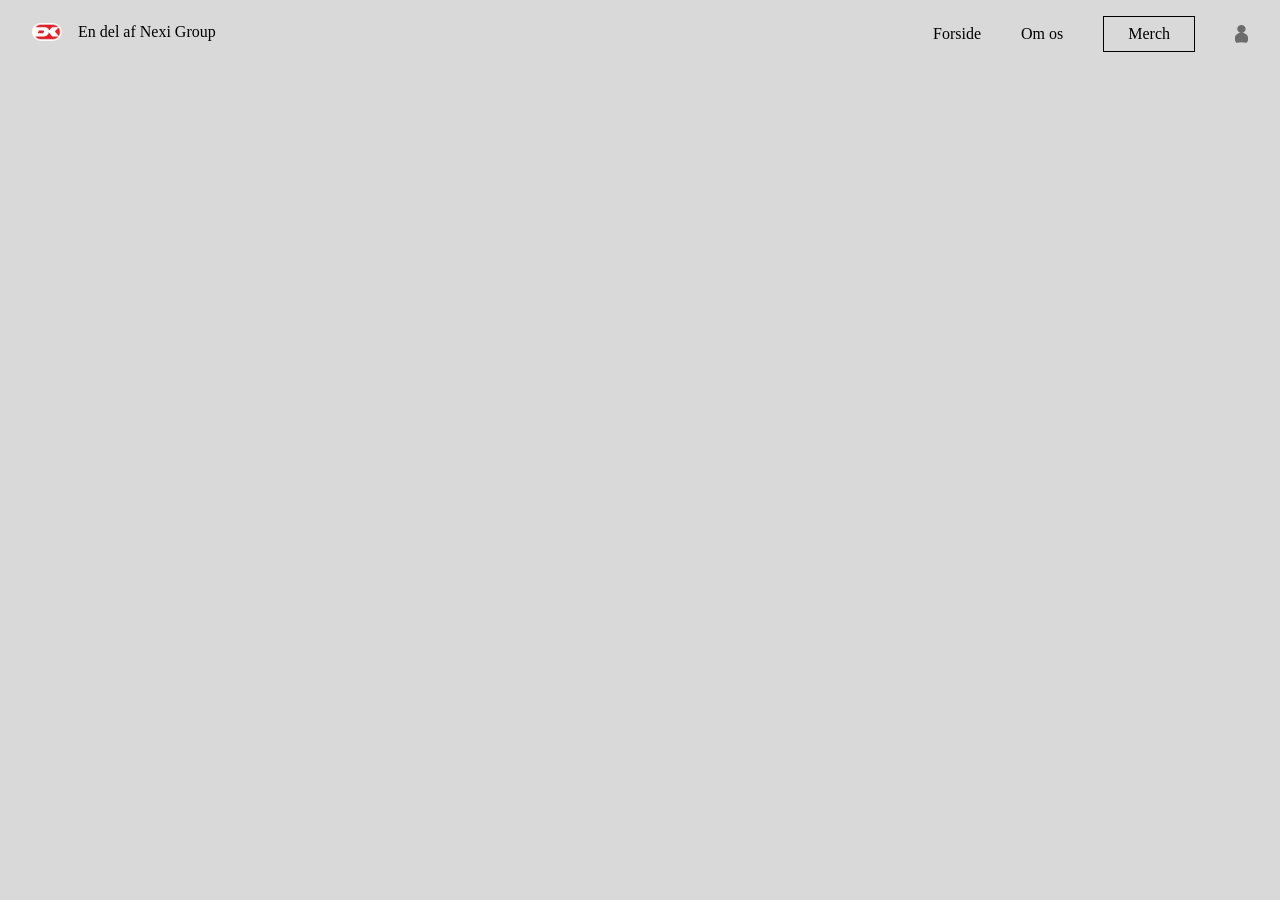
==== about.html @ 5f71b70e "Merge pull request #5 from Tema-10-Eksamen/nav nav setup" ====
<!doctype html>
<html lang="da">
  <head>
    <meta charset="UTF-8" />
    <meta name="viewport" content="width=device-width, initial-scale=1.0" />
    <link rel="stylesheet" href="Css/custom.css" />
    <link rel="stylesheet" href="Css/index.css" />
    <script src="js/burger.js" defer></script>
    <!--CSS LINKS-->
    <link rel="stylesheet" href="css/index.css" />
    <link rel="stylesheet" href="css/custom.css" />
    <link rel="stylesheet" href="css/general.css" />
    <title>Dankort-case</title>
    <link rel="icon" type="image/png" href="favicon/apple-touch-icon.svg" />
  </head>
  <body>
    <header>
      <div class="logo">
        <a href="index.html"> <img src="imgs/logo.webp" alt="" /></a> <p>En del af Nexi Group</p>
      </div>
      <nav class="menu">
        <a href="index.html">Forside</a>
        <a href="about.html">Om os</a>
        <button class="shop">Merch</button>
        <img src="imgs/profilelogo.webp" alt="">
      </nav>

      <div class="mobile-nav">
        <a href="index.html">Forside</a>
        <a href="about.html">Om os</a>
        <button class="shop">Merch</button>
        <img src="imgs/profilelogo.webp" alt="">
        </div>

      <div class="burger">
        <span></span>
        <span></span>
        <span></span>
      </div>

      <a href="shop.html"></a>
    </header>
   
    <footer></footer>
  </body>
</html>
---- css/custom.css ----
/*Fonts*/
@font-face {
  font-family: "raleway";
  src: url(../fonts/Raleway-Black.ttf);
}

@font-face {
  font-family: "raleway_bold";
  src: url(../fonts/Raleway-Bold.ttf);
}

@font-face {
  font-family: "raleway_light";
  src: url(../fonts/Raleway-Light.ttf);
}
:root {
  /* colors */
  --prime-red: #E21E27;
  --prime-grey: #D9D9D9;
  --prime-white: #FFF;
  --prime-black: #1E1E1E;
  --prime-sunflower: #FFD998;
  --secondary-sunflower: #FFE8B6;
  --prime-lime: #81D979;
  --secondary-lime: #A1EEAC;
  --prime-blue: #3BB7EA;
  --secondary-blue: #90D9F8;


  /* font sizes */
  /*--h1-size: 48px;
  --p-size: 18px;
  --nav-li-size: 20px;
  --cta-font-size: 128px;*/

  /* borders */
  /*--cta-borders: 1px;*/

  /* fonts */
  --h1-font: "raleway";
  --h2-font: "raleway_bold";
  --p-font: "raleway_light";
}
---- css/general.css ----
* {
  margin: 0;
  padding: 0;
}

/* general styling */

body {
  background-color: var(--prime-grey);
}

/* nav */

header {
    position: relative;
 display: flex;
  justify-content: space-between;
  align-items: center; 
 /* background-color: transparent;
  position: fixed;*/
  top: 0;
  width: 100%;
  padding: 1em 2em;
/* transition: background-color 0.3s ease;
  z-index: 1000;*/
  
}

header.scrolled {
  background-color: #d2c3b4;
  box-shadow: 0 2px 10px rgba(0, 0, 0, 0.1);
}

/*Menuen på desktop*/

.menu {
    justify-content: space-between;
    margin-right: 5%;
  display: flex;
  align-items: center;
  gap: 40px;
  margin-left: auto;
  flex-wrap: nowrap;
}
.menu a {
  color: #000;
  text-decoration: none;
  transition: transform 0.3s ease;
  margin-top: 2em;
  margin-bottom: 2em;
  margin: 0;
  white-space: nowrap;
}

.menu a:hover {
  transform: scale(1.1);
}

/*****NAV-LOGO*****/
.logo{ 
    width: 100%;
  display: flex;
}

.logo img {
  height: auto; /* justér størrelsen */
  width: 30px;
  padding-right: 1rem;
}

.logo p {
font-family: var(--p-font);
}

/*shop knappen*/

.shop {
  background-color: var(--prime-lime);
  all: unset;
  display: inline-block;
  padding: 0.5em 1.5em;
  border: 1px solid #000;
  cursor: pointer;
  color: #000;
  transition: transform 0.3s ease;
}

.shop:hover {
  transform: scale(1.2);
}

/* BURGER ICON */
.burger {
    margin-right: 10%;
  display: none;
  flex-direction: column;
  gap: 5px;
  cursor: pointer;
  z-index: 2000;
}

.burger span {
  width: 25px;
  height: 3px;
  background-color: #000;
}

/* MOBILE DROPDOWN MENU */
.mobile-nav {
  position: absolute;
  top: 70px;
  right: 0px;
  background-color: var(--prime-white);
  padding: 1rem 1.5rem;
  border-radius: 10px;
  display: none;
  flex-direction: column;
  gap: 1rem;
  box-shadow: 0 4px 12px rgba(0, 0, 0, 0.15);
  z-index: 1500;
}

.mobile-nav a {
  color: #000;
  text-decoration: none;
  font-size: 18px;
}

.mobile-nav a:hover {
  transform: scale(1.1);
}

.mobile-nav.open {
  display: flex;
  margin-right: 4rem;
}

.mobile-nav.open img {
  width: 18px;
}

/* RESPONSIVE */
@media (max-width: 768px) {
  .menu {
    display: none;
  }

  .burger {
    display: flex;
  }
}
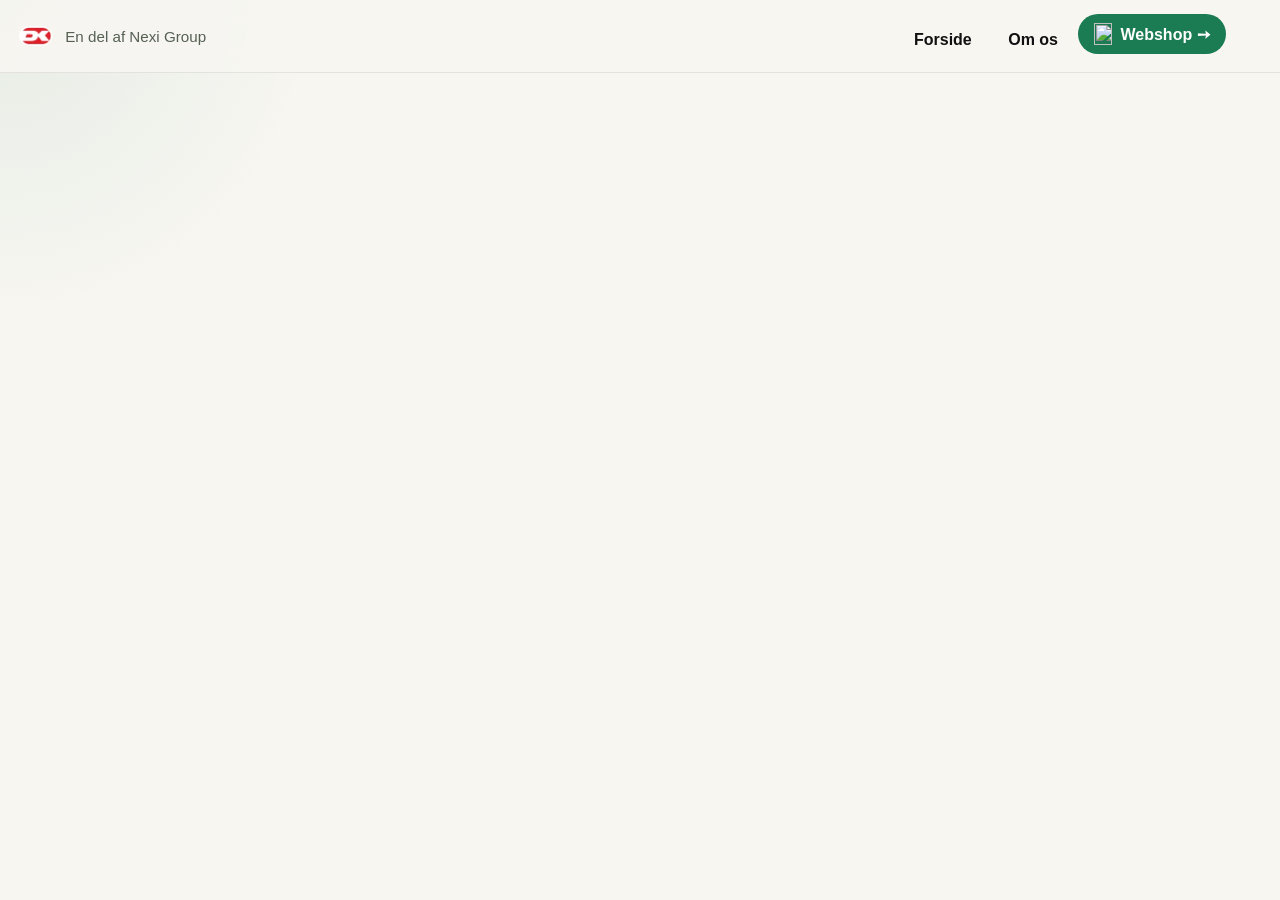
==== commit 0a287d47: "img in a tag" ====
--- a/about.html
+++ b/about.html
@@ -3,44 +3,71 @@
   <head>
     <meta charset="UTF-8" />
     <meta name="viewport" content="width=device-width, initial-scale=1.0" />
-    <link rel="stylesheet" href="Css/custom.css" />
-    <link rel="stylesheet" href="Css/index.css" />
-    <script src="js/burger.js" defer></script>
-    <!--CSS LINKS-->
-    <link rel="stylesheet" href="css/index.css" />
-    <link rel="stylesheet" href="css/custom.css" />
+
     <link rel="stylesheet" href="css/general.css" />
+     <!---Javascript--->
+    <script src="js/popup.js" defer></script>
     <title>Dankort-case</title>
     <link rel="icon" type="image/png" href="favicon/apple-touch-icon.svg" />
   </head>
   <body>
     <header>
       <div class="logo">
-        <a href="index.html"> <img src="imgs/logo.webp" alt="" /></a> <p>En del af Nexi Group</p>
+        <a href="index.html"><img src="imgs/logo.webp" alt="Logo" /></a>
+        <p>En del af Nexi Group</p>
       </div>
-      <nav class="menu">
+
+      <nav class="menu" aria-label="Primær navigation">
+        <div class="rightmenu">
         <a href="index.html">Forside</a>
         <a href="about.html">Om os</a>
-        <button class="shop">Merch</button>
-        <img src="imgs/profilelogo.webp" alt="">
+            <a href="shop.html" class="shop"> <img src="imgs/leaf 1 - ikon.svg" alt="">Webshop ➙</a>
+      <!--  <button id="profileButton" class="profile-button" type="button" aria-label="Open profile login" aria-controls="profileOverlay">-->
+ <!--  </button>-->
+   </div>
       </nav>
-
-      <div class="mobile-nav">
+  
+      <div class="mobile-nav" aria-label="Mobil navigation">
         <a href="index.html">Forside</a>
         <a href="about.html">Om os</a>
-        <button class="shop">Merch</button>
-        <img src="imgs/profilelogo.webp" alt="">
-        </div>
+            <a href="shop.html" class="shop"> <img src="imgs/leaf 1 - ikon.svg" alt="">Webshop ➙</a>
+        <button id="profileButtonMobile" class="profile-button profile-button--mobile" type="button" aria-label="Open profile login" aria-controls="profileOverlay">
+        
+        </button>
+      </div>
 
-      <div class="burger">
+      <button class="burger" type="button" aria-label="Åbn menu">
         <span></span>
         <span></span>
         <span></span>
-      </div>
+      </button>
+       <img src="imgs/profillogo.webp" alt="" class="popup-img" id="openPopup">
+    </header>
+     <!--Pop-up-->
+                <div id="popup" class="popup">
+    <span class="close">&times;</span>
+    <div class="login-box">
+  <button class="close">×</button>
 
-      <a href="shop.html"></a>
-    </header>
-   
+  <form>
+    <h2>Opret profil</h2>
+
+    <div class="input-group">
+      <span><img src="imgs/profillogo.webp" alt=""></span>
+      <input type="text" placeholder="Brugernavn eller email">
+    </div>
+
+    <div class="input-group">
+      <input type="password" placeholder="Password">
+    </div>
+
+    <a href="#" class="forgot">Glemt adgangskode</a>
+
+    <button type="submit" class="login-btn">Log ind</button>
+  </form>
+</div>
+</div>
     <footer></footer>
+    <script src="js/nav.js" defer></script>
   </body>
-</html>
+</html>
--- a/css/general.css
+++ b/css/general.css
@@ -1,153 +1,396 @@
+:root {
+  --surface: #ffffff;
+  --surface-soft: #f7f6f1;
+  --text: #111111;
+  --muted: #556053;
+  --accent: #1b7b52;
+  --accent-dark: #0f5f3a;
+  --shadow: 0 18px 40px rgba(17, 24, 20, 0.12);
+}
+
 * {
+  box-sizing: border-box;
   margin: 0;
   padding: 0;
 }
 
-/* general styling */
-
 body {
-  background-color: var(--prime-grey);
-}
-
-/* nav */
+  min-height: 100vh;
+  font-family: Arial, Helvetica, sans-serif;
+  background:
+    radial-gradient(circle at top left, rgba(27, 123, 82, 0.08), transparent 20%),
+    var(--surface-soft);
+  color: var(--text);
+}
+
+a {
+  color: inherit;
+  text-decoration: none;
+}
 
 header {
-    position: relative;
- display: flex;
+  width: 100%;
+  position: sticky;
+  top: 0;
+  z-index: 20;
+  display: flex;
+  align-items: center;
   justify-content: space-between;
-  align-items: center; 
- /* background-color: transparent;
-  position: fixed;*/
-  top: 0;
-  width: 100%;
-  padding: 1em 2em;
-/* transition: background-color 0.3s ease;
-  z-index: 1000;*/
-  
+  gap: 0.2rem;
+  padding: 0.9rem 1.2rem;
+  background: rgba(247, 246, 241, 0.92);
+  backdrop-filter: blur(12px);
+  border-bottom: 1px solid rgba(17, 17, 17, 0.08);
 }
 
 header.scrolled {
-  background-color: #d2c3b4;
-  box-shadow: 0 2px 10px rgba(0, 0, 0, 0.1);
-}
-
-/*Menuen på desktop*/
+  box-shadow: 0 10px 24px rgba(17, 24, 20, 0.08);
+}
+
+.logo {
+  display: flex;
+  align-items: center;
+  gap: 0.75rem;
+  left: 1rem;
+}
+
+.logo a {
+  display: inline-flex;
+  align-items: center;
+}
+
+.logo img {
+  width: 34px;
+  height: auto;
+}
+
+.logo p {
+  color: var(--muted);
+  font-size: 0.95rem;
+}
 
 .menu {
-    justify-content: space-between;
-    margin-right: 5%;
-  display: flex;
-  align-items: center;
-  gap: 40px;
   margin-left: auto;
-  flex-wrap: nowrap;
-}
-.menu a {
-  color: #000;
-  text-decoration: none;
-  transition: transform 0.3s ease;
-  margin-top: 2em;
-  margin-bottom: 2em;
-  margin: 0;
-  white-space: nowrap;
-}
-
-.menu a:hover {
-  transform: scale(1.1);
-}
-
-/*****NAV-LOGO*****/
-.logo{ 
-    width: 100%;
-  display: flex;
-}
-
-.logo img {
-  height: auto; /* justér størrelsen */
-  width: 30px;
-  padding-right: 1rem;
-}
-
-.logo p {
-font-family: var(--p-font);
-}
-
-/*shop knappen*/
+  display: flex;
+  align-items: center;
+  gap: 0.75rem;
+}
+
+.menu a,
+.mobile-nav a {
+  display: inline-flex;
+  align-items: center;
+  justify-content: center;
+  padding: 0.55rem 1rem;
+  border-radius: 999px;
+  font-weight: 700;
+  transition: background 180ms ease, transform 180ms ease;
+}
+
+.menu a:hover,
+.menu a:focus-visible,
+.mobile-nav a:hover,
+.mobile-nav a:focus-visible {
+  background: rgba(27, 123, 82, 0.1);
+  transform: translateY(-1px);
+}
+
+.nav__link--active {
+  background: rgba(27, 123, 82, 0.12);
+  color: var(--accent-dark);
+}
+
+/*WEbshop link*/
+
+.shop img {
+  margin-right: 0.5rem;
+}
 
 .shop {
-  background-color: var(--prime-lime);
-  all: unset;
-  display: inline-block;
-  padding: 0.5em 1.5em;
-  border: 1px solid #000;
+  padding-left: 1rem;
+  background: var(--accent);
+  color: #ffffff;
+}
+
+.shop:hover,
+.shop:focus-visible {
+  background: var(--accent-dark);
+}
+
+.profile-button {
+  background: transparent;
+  border: none;
+  outline: none;
+  box-shadow: none;
+  padding: 0;
   cursor: pointer;
-  color: #000;
-  transition: transform 0.3s ease;
-}
-
-.shop:hover {
-  transform: scale(1.2);
-}
-
-/* BURGER ICON */
+  display: flex;
+  align-items: center;
+  justify-content: center;
+  appearance: none;
+  -webkit-appearance: none;
+}
+
+.profile-button:focus-visible {
+  outline: none;
+  box-shadow: none;
+}
+
+.profile-button img {
+  display: block;
+  width: 32px;
+  height: 32px;
+  object-fit: contain;
+  border: none;
+  outline: none;
+  box-shadow: none;
+  background: transparent;
+}
+
+.menu img,
+.mobile-nav img {
+  width: 18px;
+  height: 22px;
+ /* border-radius: 999px;
+  object-fit: cover;*/
+}
+
 .burger {
-    margin-right: 10%;
+  margin-left: auto;
+  display: none;
+  border: 0;
+  background: transparent;
+  padding: 0.35rem;
+  cursor: pointer;
+}
+
+.burger span {
+  display: block;
+  width: 1.5rem;
+  height: 2px;
+  background: var(--text);
+  margin: 0.2rem 0;
+}
+
+.mobile-nav {
+  position: absolute;
+  top: calc(100% + 0.75rem);
+  right: 1rem;
   display: none;
   flex-direction: column;
-  gap: 5px;
+  gap: 0.5rem;
+  padding: 1rem;
+  border-radius: 1rem;
+  background: rgba(255, 255, 255, 0.98);
+  box-shadow: var(--shadow);
+  min-width: 220px;
+}
+
+.mobile-nav--open {
+  display: flex;
+}
+
+/*********Pop - up ******/
+
+/* Popup baggrund */
+.popup{
+    display:none;
+    position:fixed;
+    z-index:9999;
+    left:0;
+    top:0;
+    width:100%;
+    height:100%;
+    background:rgba(0,0,0,0.6);
+    z-index: 99;
+    justify-content:center;
+    align-items:center;
+}
+
+/***Pop-up container***/
+.login-box {
+  height: 60%;
+  width: 60%;
+  background: #e9e9e9;
+  border-radius: 28px;
+  padding: 28px 36px 40px;
+  position: relative;
+}
+
+.close {
+  position: absolute;
+  top: 18px;
+  left: 22px;
+  border: none;
+  background: none;
+  font-size: 44px;
+  font-weight: 200;
+  color: #333;
   cursor: pointer;
-  z-index: 2000;
-}
-
-.burger span {
-  width: 25px;
-  height: 3px;
-  background-color: #000;
-}
-
-/* MOBILE DROPDOWN MENU */
-.mobile-nav {
-  position: absolute;
-  top: 70px;
-  right: 0px;
-  background-color: var(--prime-white);
-  padding: 1rem 1.5rem;
-  border-radius: 10px;
-  display: none;
-  flex-direction: column;
-  gap: 1rem;
-  box-shadow: 0 4px 12px rgba(0, 0, 0, 0.15);
-  z-index: 1500;
-}
-
-.mobile-nav a {
-  color: #000;
+}
+
+form {
+  margin-top: 4rem;
+}
+
+h2 {
+  font-size: 18px;
+  font-weight: 600;
+  margin-bottom: 22px;
+}
+
+.input-group {
+  height: 48px;
+  border: 2px solid #555;
+  border-radius: 18px;
+  background: #d1d1d1;
+  display: flex;
+  align-items: center;
+  padding: 0 18px;
+  margin-bottom: 28px;
+  box-shadow: 0 4px 4px rgba(0,0,0,0.35);
+  margin-top: 2rem;
+}
+
+.input-group span {
+  margin-right: 12px;
+}
+
+.input-group input {
+  width: 100%;
+  border: none;
+  outline: none;
+  background: transparent;
+  font-size: 16px;
+}
+
+.forgot {
+  display: block;
+  color: #aaa;
   text-decoration: none;
-  font-size: 18px;
-}
-
-.mobile-nav a:hover {
-  transform: scale(1.1);
-}
-
-.mobile-nav.open {
-  display: flex;
-  margin-right: 4rem;
-}
-
-.mobile-nav.open img {
-  width: 18px;
-}
-
-/* RESPONSIVE */
-@media (max-width: 768px) {
+  margin-top: -14px;
+  margin-bottom: 24px;
+  font-size: 16px;
+}
+
+.login-btn {
+  display: block;
+  margin: 0 auto;
+  background: #ef1d2d;
+  color: white;
+  border: none;
+  border-radius: 999px;
+  padding: 10px 36px;
+  font-size: 20px;
+  cursor: pointer;
+  margin-top: 4rem;
+}
+
+/* Billede i fullscreen */
+.popup-img{
+  margin: 0 1rem;
+    max-width:100%;
+    max-height:100%;
+}
+/*hoover på profil ikon*/
+.popup-img:hover{
+  opacity: 50%;
+ 
+}
+/* Luk knap */
+.close{
+    position:absolute;
+    top:20px;
+    left: 20px;
+    color:white;
+    font-size:40px;
+    cursor:pointer;
+}
+
+/*****MEDIA Q.....*****/
+
+@media (min-width: 560px) {
+  
+  /***Pop-up container***/
+/***Pop-up container***/
+  form {
+   
+  width: 80%;
+  margin: 0 auto;
+  margin-top: 4rem;
+  }
+
+h2 {
+  font-size: 24px;
+  font-weight: 600;
+  margin-bottom: 22px;
+}
+
+.input-group {
+  height: 48px;
+}
+
+.input-group span {
+  margin-right: 12px;
+}
+
+.input-group input {
+  width: 80%;
+  font-size: 20px;
+}
+
+.forgot {
+  font-size: 20px;
+}
+
+.login-btn {
+  padding: 16px 42px;
+  font-size: 20px;
+}
+
+
+.login-box {
+  width: 60%;
+  height: 60%;
+  
+}
+}
+
+@media (min-width: 768px) {
+
+
+  form {
+  margin-top: 4rem;
+  }
+}
+
+@media (max-width: 820px) {
   .menu {
     display: none;
   }
 
   .burger {
-    display: flex;
+    display: inline-flex;
+    flex-direction: column;
+    align-items: center;
   }
 }
 
-
+@media (min-width: 1100px) {
+/***Pop-up container***/
+
+.login-box {
+  width: 50%;
+  height: 40%;
+  
+}
+}
+
+@media (min-width: 1560px) {
+  
+.login-box {
+  width: 50%;
+  height: 50%;
+  
+}
+}
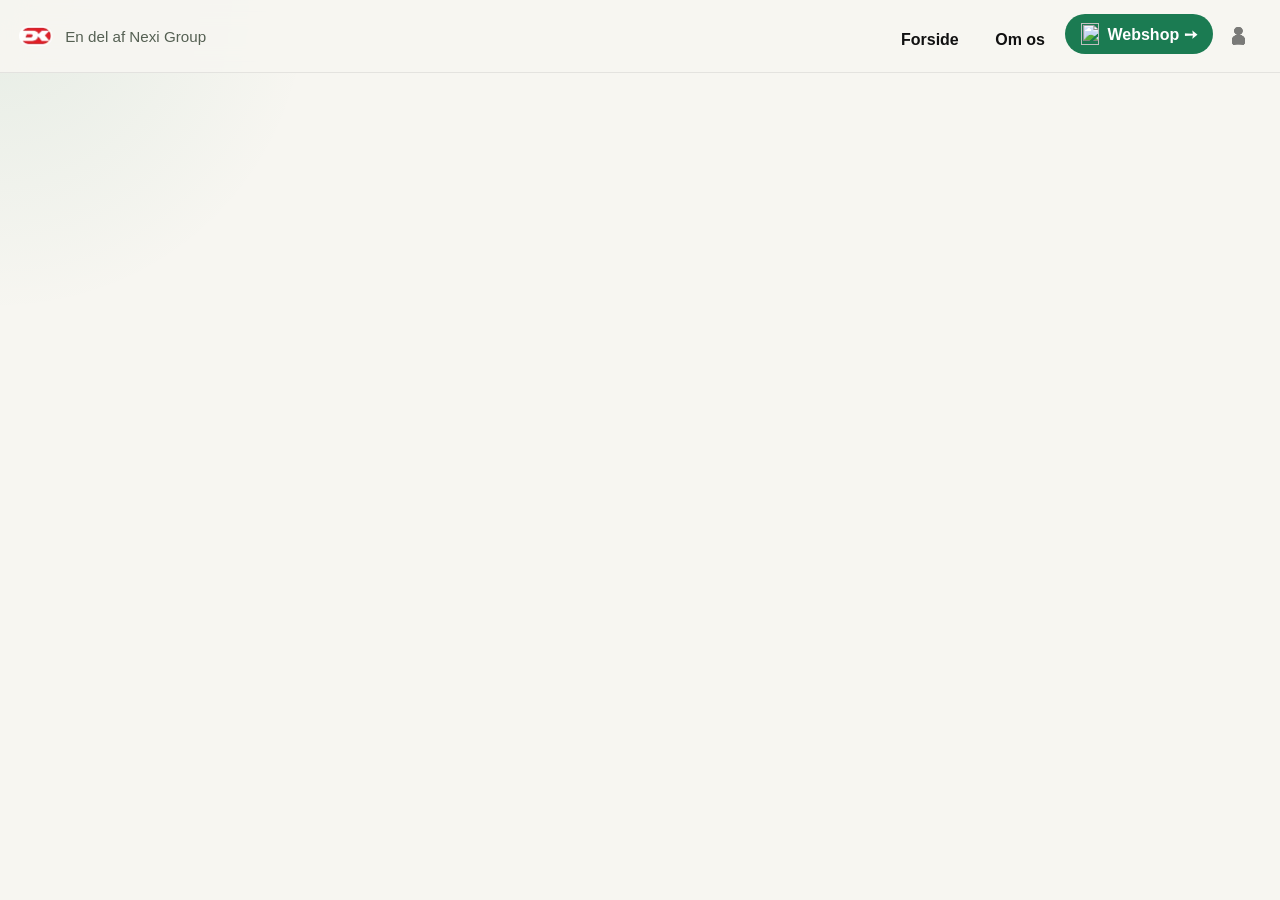
==== commit 90dfdd16: "Merge branch 'main' of https://github.com/Tema-10-Eksamen/Tema_10_Dankort" ====
--- a/about.html
+++ b/about.html
@@ -41,19 +41,19 @@
         <span></span>
         <span></span>
       </button>
-       <img src="imgs/profillogo.webp" alt="" class="popup-img" id="openPopup">
+       <img src="imgs/profillogo-svgformat.svg" alt="" class="popup-img" id="openPopup">
     </header>
      <!--Pop-up-->
                 <div id="popup" class="popup">
     <span class="close">&times;</span>
     <div class="login-box">
-  <button class="close">×</button>
+  <button class="close"></button>
 
   <form>
     <h2>Opret profil</h2>
 
     <div class="input-group">
-      <span><img src="imgs/profillogo.webp" alt=""></span>
+      <span><img src="imgs/profillogo-svgformat.svg" alt=""></span>
       <input type="text" placeholder="Brugernavn eller email">
     </div>
 
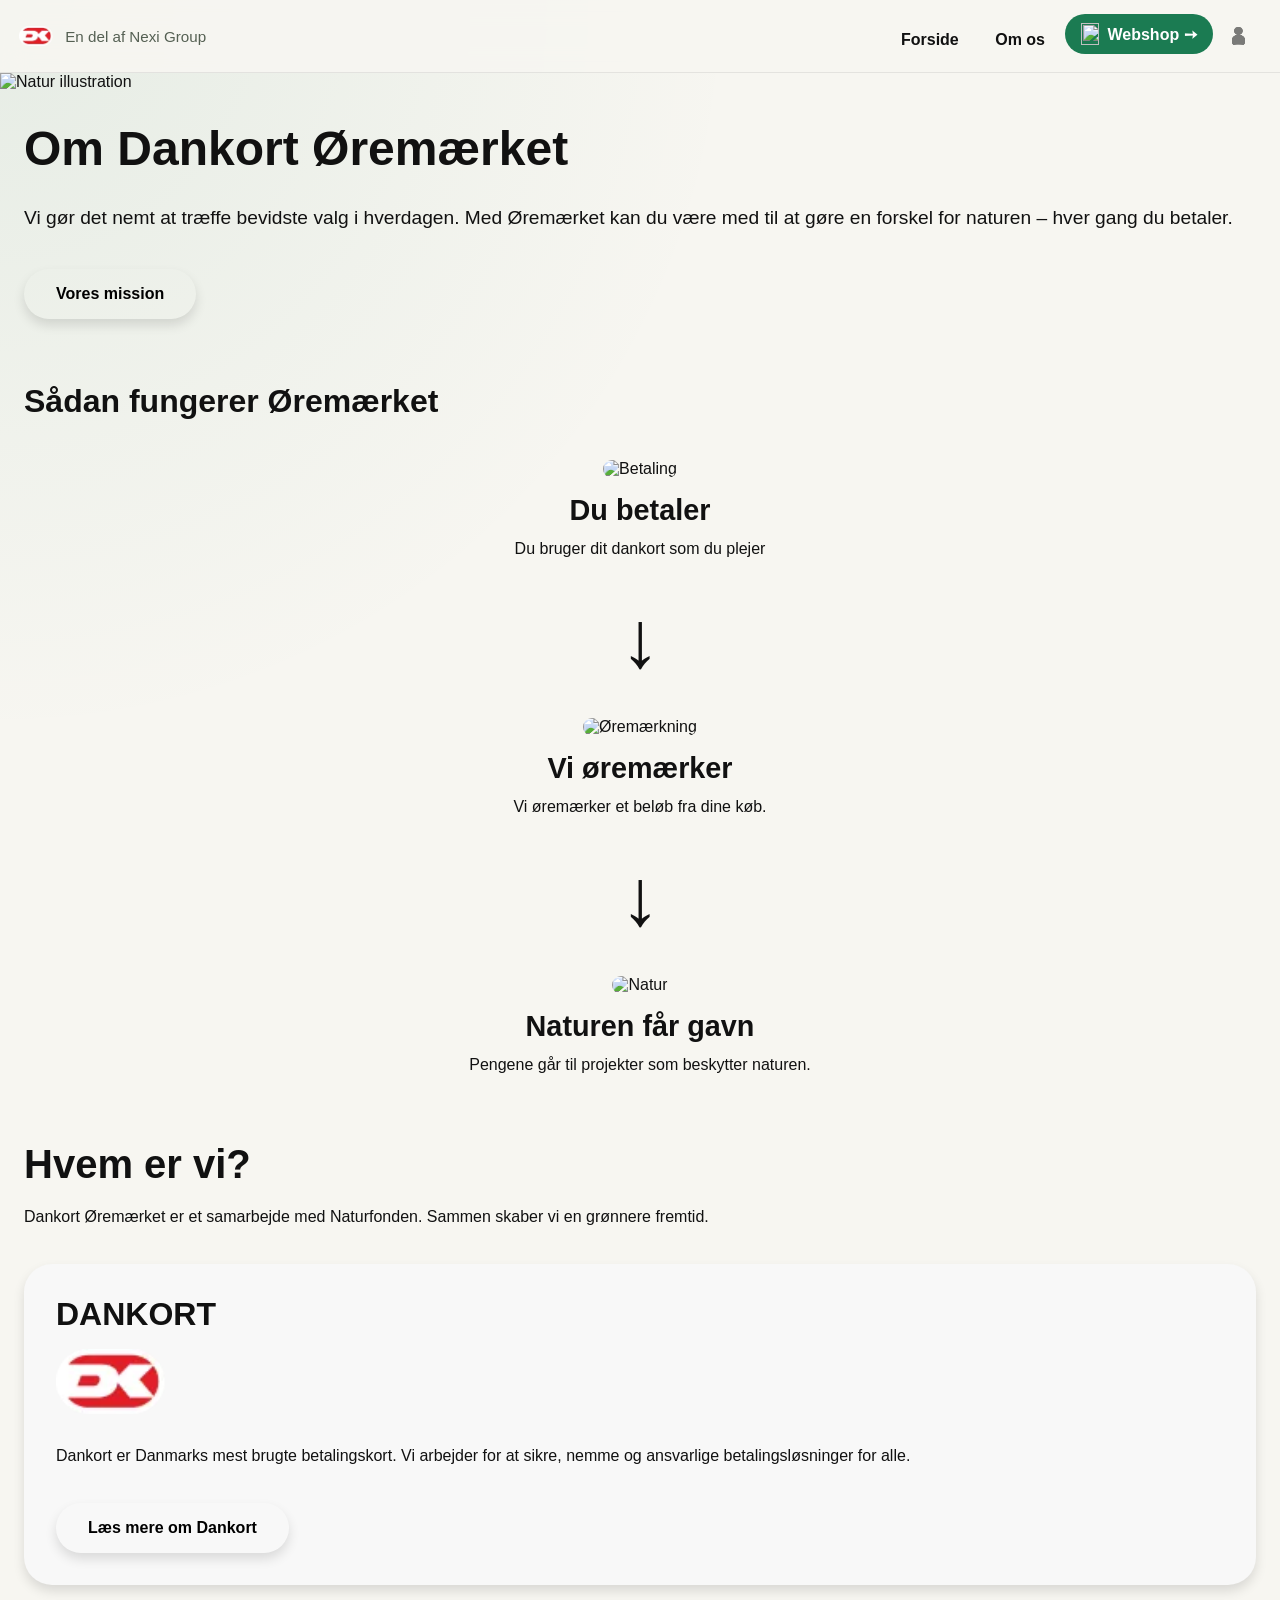
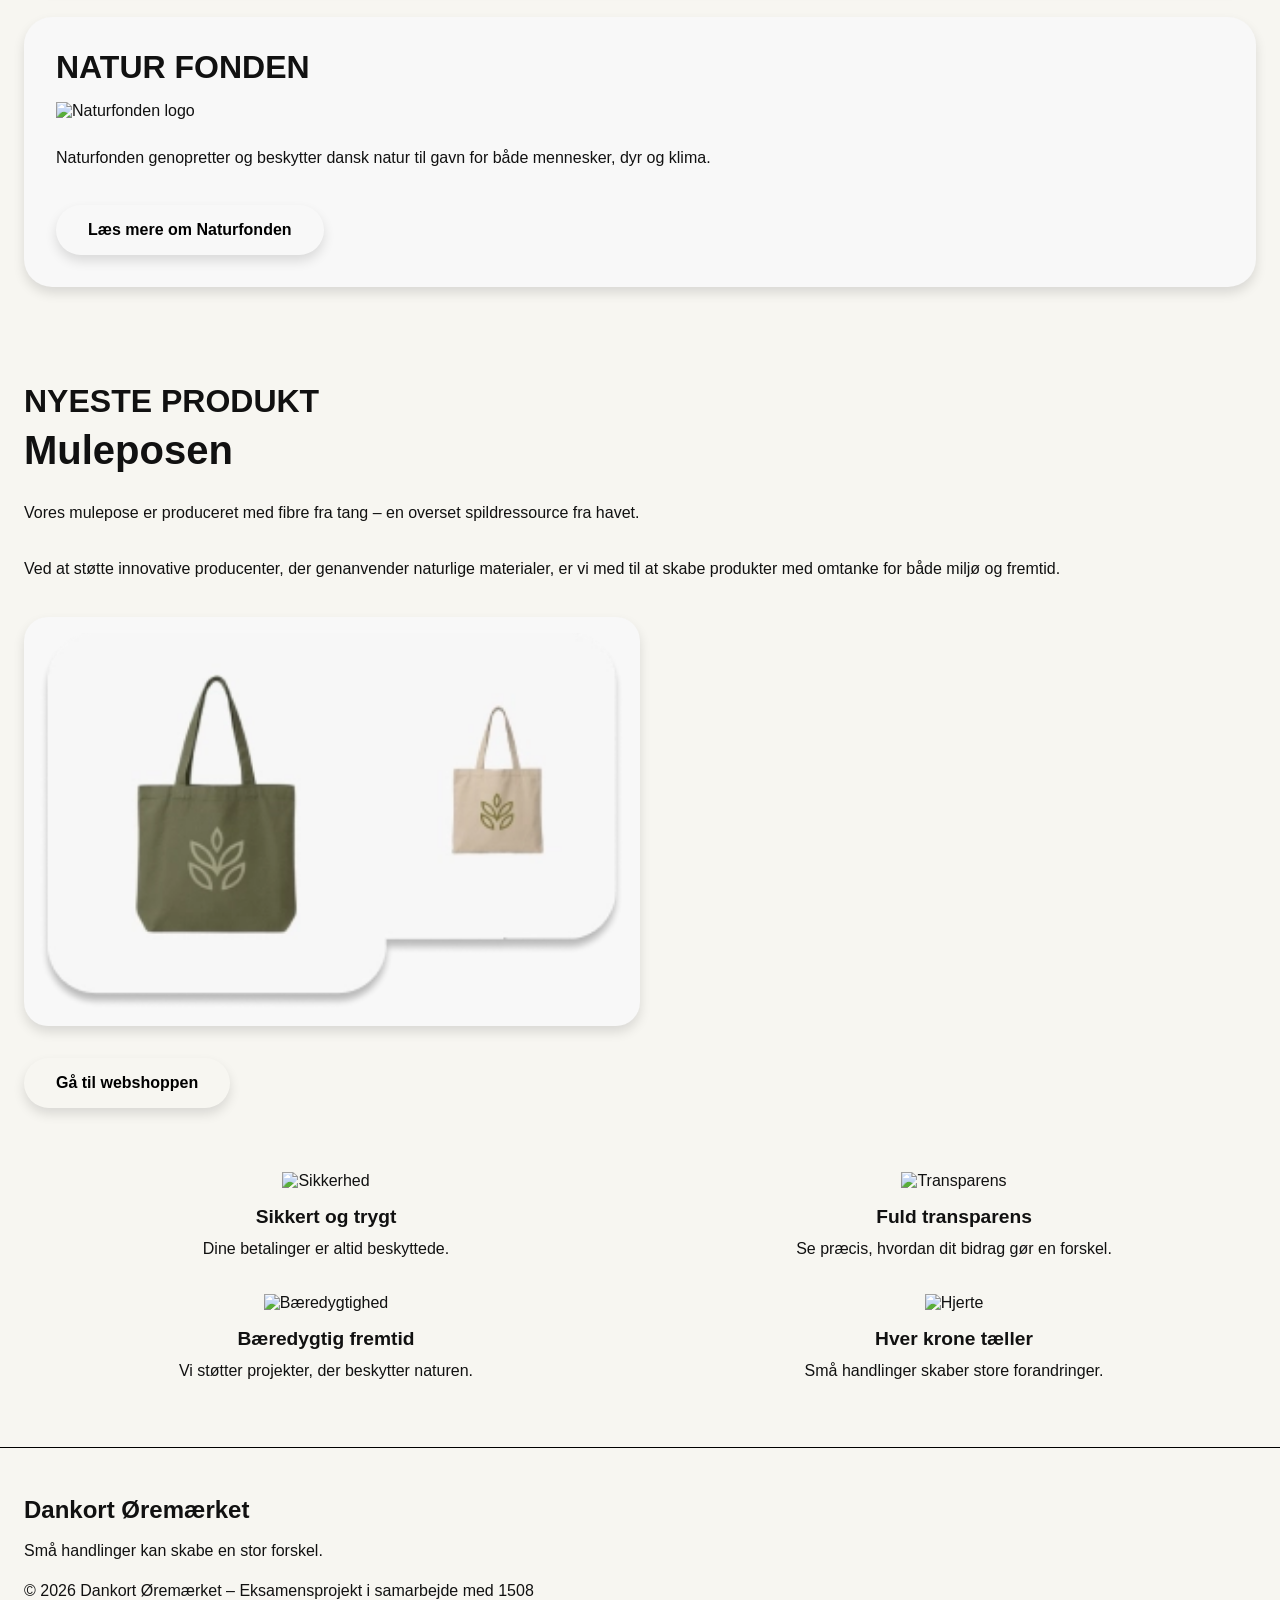
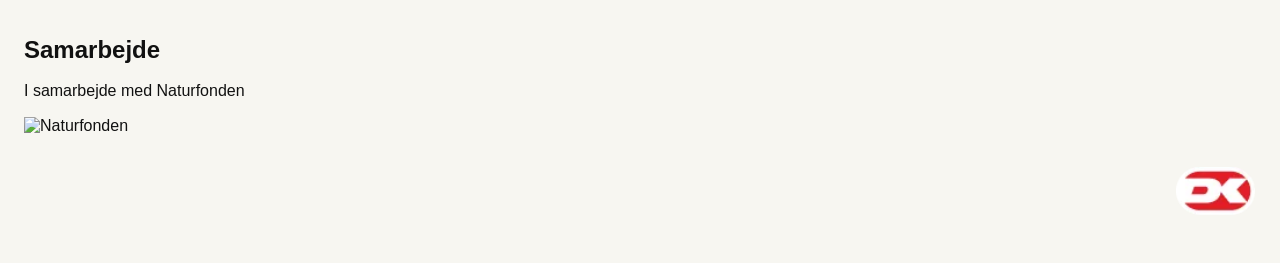
==== commit 921be974: "About us - udkast (mobile-first)" ====
--- a/about.html
+++ b/about.html
@@ -4,70 +4,461 @@
     <meta charset="UTF-8" />
     <meta name="viewport" content="width=device-width, initial-scale=1.0" />
 
+    <!-- CSS -->
     <link rel="stylesheet" href="css/general.css" />
-     <!---Javascript--->
+    <link rel="stylesheet" href="css/about.css" />
+
+    <!-- Javascript -->
     <script src="js/popup.js" defer></script>
+    <script src="js/nav.js" defer></script>
+
     <title>Dankort-case</title>
+
     <link rel="icon" type="image/png" href="favicon/apple-touch-icon.svg" />
   </head>
+
   <body>
+
+    <!-- HEADER -->
+
     <header>
+
       <div class="logo">
-        <a href="index.html"><img src="imgs/logo.webp" alt="Logo" /></a>
+
+        <a href="index.html">
+          <img src="imgs/logo.webp" alt="Logo" />
+        </a>
+
         <p>En del af Nexi Group</p>
-      </div>
+
+      </div>
+
+      <!-- DESKTOP NAV -->
 
       <nav class="menu" aria-label="Primær navigation">
+
         <div class="rightmenu">
+
+          <a href="index.html">Forside</a>
+
+          <a href="about.html">Om os</a>
+
+          <a href="shop.html" class="shop">
+
+            <img src="imgs/leaf 1 - ikon.svg" alt="" />
+
+            Webshop ➙
+
+          </a>
+
+        </div>
+
+      </nav>
+
+      <!-- MOBILE NAV -->
+
+      <div class="mobile-nav" aria-label="Mobil navigation">
+
         <a href="index.html">Forside</a>
+
         <a href="about.html">Om os</a>
-            <a href="shop.html" class="shop"> <img src="imgs/leaf 1 - ikon.svg" alt="">Webshop ➙</a>
-      <!--  <button id="profileButton" class="profile-button" type="button" aria-label="Open profile login" aria-controls="profileOverlay">-->
- <!--  </button>-->
-   </div>
-      </nav>
-  
-      <div class="mobile-nav" aria-label="Mobil navigation">
-        <a href="index.html">Forside</a>
-        <a href="about.html">Om os</a>
-            <a href="shop.html" class="shop"> <img src="imgs/leaf 1 - ikon.svg" alt="">Webshop ➙</a>
-        <button id="profileButtonMobile" class="profile-button profile-button--mobile" type="button" aria-label="Open profile login" aria-controls="profileOverlay">
-        
+
+        <a href="shop.html" class="shop">
+
+          <img src="imgs/leaf 1 - ikon.svg" alt="" />
+
+          Webshop ➙
+
+        </a>
+
+        <button
+          id="profileButtonMobile"
+          class="profile-button profile-button--mobile"
+          type="button"
+          aria-label="Open profile login"
+          aria-controls="profileOverlay"
+        >
         </button>
-      </div>
+
+      </div>
+
+      <!-- BURGER -->
 
       <button class="burger" type="button" aria-label="Åbn menu">
+
         <span></span>
         <span></span>
         <span></span>
+
       </button>
-       <img src="imgs/profillogo-svgformat.svg" alt="" class="popup-img" id="openPopup">
+
+      <!-- PROFILE ICON -->
+
+      <img
+        src="imgs/profillogo-svgformat.svg"
+        alt=""
+        class="popup-img"
+        id="openPopup"
+      >
+
     </header>
-     <!--Pop-up-->
-                <div id="popup" class="popup">
-    <span class="close">&times;</span>
-    <div class="login-box">
-  <button class="close"></button>
-
-  <form>
-    <h2>Opret profil</h2>
-
-    <div class="input-group">
-      <span><img src="imgs/profillogo-svgformat.svg" alt=""></span>
-      <input type="text" placeholder="Brugernavn eller email">
+
+    <!-- POPUP -->
+
+    <div id="popup" class="popup">
+
+      <span class="close">&times;</span>
+
+      <div class="login-box">
+
+        <button class="close"></button>
+
+        <form>
+
+          <h2>Opret profil</h2>
+
+          <div class="input-group">
+
+            <span>
+              <img src="imgs/profillogo-svgformat.svg" alt="">
+            </span>
+
+            <input
+              type="text"
+              placeholder="Brugernavn eller email"
+            >
+
+          </div>
+
+          <div class="input-group">
+
+            <input
+              type="password"
+              placeholder="Password"
+            >
+
+          </div>
+
+          <a href="#" class="forgot">
+            Glemt adgangskode
+          </a>
+
+          <button type="submit" class="login-btn">
+            Log ind
+          </button>
+
+        </form>
+
+      </div>
+
     </div>
 
-    <div class="input-group">
-      <input type="password" placeholder="Password">
-    </div>
-
-    <a href="#" class="forgot">Glemt adgangskode</a>
-
-    <button type="submit" class="login-btn">Log ind</button>
-  </form>
-</div>
-</div>
-    <footer></footer>
-    <script src="js/nav.js" defer></script>
+    <!-- MAIN -->
+
+    <main>
+
+      <!-- HERO -->
+
+      <section class="about-hero">
+
+        <img
+          src="imgs/Hero-billede-about-us.webp"
+          alt="Natur illustration"
+        >
+
+        <div class="about-text">
+
+          <h1>Om Dankort Øremærket</h1>
+
+          <p>
+            Vi gør det nemt at træffe bevidste valg i hverdagen.
+            Med Øremærket kan du være med til at gøre en forskel
+            for naturen – hver gang du betaler.
+          </p>
+
+          <a href="#" class="cta-btn">
+            Vores mission
+          </a>
+
+        </div>
+
+      </section>
+
+      <!-- STEPS -->
+
+      <section class="steps-section">
+
+        <h2>Sådan fungerer Øremærket</h2>
+
+        <!-- STEP 1 -->
+
+        <article class="step-card">
+
+          <img
+            src="imgs/Dankort-transaktion.webp"
+            alt="Betaling"
+          >
+
+          <h3>Du betaler</h3>
+
+          <p>
+            Du bruger dit dankort som du plejer
+          </p>
+
+        </article>
+
+        <div class="arrow">
+          ↓
+        </div>
+
+        <!-- STEP 2 -->
+
+        <article class="step-card">
+
+          <img
+            src="imgs/mobil-oremaerket.webp"
+            alt="Øremærkning"
+          >
+
+          <h3>Vi øremærker</h3>
+
+          <p>
+            Vi øremærker et beløb fra dine køb.
+          </p>
+
+        </article>
+
+        <div class="arrow">
+          ↓
+        </div>
+
+        <!-- STEP 3 -->
+
+        <article class="step-card">
+
+          <img
+            src="imgs/naturen-faar-gavn.webp"
+            alt="Natur"
+          >
+
+          <h3>Naturen får gavn</h3>
+
+          <p>
+            Pengene går til projekter som beskytter naturen.
+          </p>
+
+        </article>
+
+      </section>
+
+      <!-- HVEM ER VI -->
+
+      <section class="about-company">
+
+        <h2>Hvem er vi?</h2>
+
+        <p>
+          Dankort Øremærket er et samarbejde med Naturfonden.
+          Sammen skaber vi en grønnere fremtid.
+        </p>
+
+        <!-- DANKORT CARD -->
+
+        <article class="company-card">
+
+          <div class="company-content">
+
+            <div>
+
+              <h3>DANKORT</h3>
+
+              <img
+                src="imgs/logo.webp"
+                alt="Dankort logo"
+              >
+
+            </div>
+
+            <p>
+              Dankort er Danmarks mest brugte betalingskort.
+              Vi arbejder for at sikre, nemme og ansvarlige
+              betalingsløsninger for alle.
+            </p>
+
+          </div>
+
+          <a href="#" class="cta-btn">
+            Læs mere om Dankort
+          </a>
+
+        </article>
+
+        <!-- NATURFONDEN CARD -->
+
+        <article class="company-card">
+
+          <div class="company-content">
+
+            <div>
+
+              <h3>NATUR FONDEN</h3>
+
+              <img
+                src="imgs/Naturfonde-logo.svg"
+                alt="Naturfonden logo"
+              >
+
+            </div>
+
+            <p>
+              Naturfonden genopretter og beskytter dansk natur
+              til gavn for både mennesker, dyr og klima.
+            </p>
+
+          </div>
+
+          <a href="#" class="cta-btn">
+            Læs mere om Naturfonden
+          </a>
+
+        </article>
+
+      </section>
+
+      <!-- WEBSHOP PREVIEW -->
+
+      <section class="webshop-preview">
+
+        <h2>NYESTE PRODUKT</h2>
+
+        <h3>Muleposen</h3>
+
+        <p>
+          Vores mulepose er produceret med fibre fra tang
+          – en overset spildressource fra havet.
+        </p>
+
+        <p>
+          Ved at støtte innovative producenter,
+          der genanvender naturlige materialer,
+          er vi med til at skabe produkter med omtanke
+          for både miljø og fremtid.
+        </p>
+
+        <div class="product-images">
+
+          <img
+            src="imgs/Mulepose.webp"
+            alt="Mulepose beige"
+          >
+
+        </div>
+
+        <a href="shop.html" class="cta-btn">
+          Gå til webshoppen
+        </a>
+
+      </section>
+
+      <!-- VALUES -->
+
+      <section class="values-section">
+
+        <article class="value-item">
+
+          <img src="imgs/lock 1-ikon.svg" alt="Sikkerhed">
+
+          <h3>Sikkert og trygt</h3>
+
+          <p>
+            Dine betalinger er altid beskyttede.
+          </p>
+
+        </article>
+
+        <article class="value-item">
+
+          <img src="imgs/eye 1 - ikon.svg" alt="Transparens">
+
+          <h3>Fuld transparens</h3>
+
+          <p>
+            Se præcis, hvordan dit bidrag gør en forskel.
+          </p>
+
+        </article>
+
+        <article class="value-item">
+
+          <img src="imgs/leaf 1 - ikon.svg" alt="Bæredygtighed">
+
+          <h3>Bæredygtig fremtid</h3>
+
+          <p>
+            Vi støtter projekter, der beskytter naturen.
+          </p>
+
+        </article>
+
+        <article class="value-item">
+
+          <img src="imgs/heart 1 - ikon.svg" alt="Hjerte">
+
+          <h3>Hver krone tæller</h3>
+
+          <p>
+            Små handlinger skaber store forandringer.
+          </p>
+
+        </article>
+
+      </section>
+
+    </main>
+
+    <!-- FOOTER -->
+
+    <footer class="footer">
+
+      <div class="footer-column">
+
+        <h3>Dankort Øremærket</h3>
+
+        <p>
+          Små handlinger kan skabe en stor forskel.
+        </p>
+
+        <p class="copyright">
+          © 2026 Dankort Øremærket – Eksamensprojekt i samarbejde med 1508
+        </p>
+
+      </div>
+
+      <div class="footer-column">
+
+        <h3>Samarbejde</h3>
+
+        <p>
+          I samarbejde med Naturfonden
+        </p>
+
+        <img
+          src="imgs/Naturfonde-logo.svg"
+          alt="Naturfonden"
+        >
+
+      </div>
+
+      <div class="footer-logo">
+
+        <img
+          src="imgs/logo.webp"
+          alt="Dankort logo"
+        >
+
+      </div>
+
+    </footer>
+
   </body>
 </html>
--- a/css/about.css
+++ b/css/about.css
@@ -0,0 +1,269 @@
+/* ---------- HERO ---------- */
+
+.about-hero {
+  display: flex;
+  flex-direction: column;
+
+  padding-bottom: 4rem;
+}
+
+.about-hero img {
+  width: 100%;
+}
+
+.about-text {
+  padding: 2rem 1.5rem 0;
+}
+
+.about-text h1 {
+  font-size: 3rem;
+  line-height: 1.1;
+
+  margin-bottom: 1.5rem;
+}
+
+.about-text p {
+  font-size: 1.2rem;
+  line-height: 1.9;
+
+  margin-bottom: 2rem;
+}
+
+/* ---------- CTA BUTTON ---------- */
+
+.cta-btn {
+  display: inline-block;
+
+  padding: 1rem 2rem;
+
+  border-radius: 999px;
+
+  background-color: var(--prime-lime);
+
+  color: #000;
+  text-decoration: none;
+
+  font-weight: 600;
+
+  box-shadow: 0 6px 12px rgba(0,0,0,0.12);
+
+  transition: 0.3s ease;
+}
+
+.cta-btn:hover {
+  transform: translateY(-3px);
+}
+
+/* ---------- STEPS ---------- */
+
+.steps-section {
+  padding: 0 1.5rem 4rem;
+}
+
+.steps-section h2 {
+  font-size: 2rem;
+
+  margin-bottom: 2.5rem;
+}
+
+.step-card {
+  text-align: center;
+}
+
+.step-card img {
+  width: 100%;
+
+  border-radius: 14px;
+
+  margin-bottom: 1rem;
+}
+
+.step-card h3 {
+  font-size: 1.8rem;
+
+  margin-bottom: 0.5rem;
+}
+
+.step-card p {
+  line-height: 1.7;
+}
+
+.arrow {
+  text-align: center;
+
+  font-size: 5rem;
+
+  margin: 2rem 0;
+}
+
+/* ---------- ABOUT COMPANY ---------- */
+
+.about-company {
+  padding: 0 1.5rem 4rem;
+}
+
+.about-company h2 {
+  font-size: 2.5rem;
+
+  margin-bottom: 1rem;
+}
+
+.about-company > p {
+  line-height: 1.8;
+
+  margin-bottom: 2rem;
+}
+
+/* ---------- COMPANY CARD ---------- */
+
+.company-card {
+  background-color: #F8F8F8;
+
+  border-radius: 28px;
+
+  padding: 2rem;
+
+  margin-bottom: 2rem;
+
+  box-shadow: 0 6px 12px rgba(0,0,0,0.12);
+}
+
+.company-content {
+  display: flex;
+  flex-direction: column;
+
+  gap: 1.5rem;
+
+  margin-bottom: 2rem;
+}
+
+.company-content img {
+  width: 110px;
+
+  margin-top: 1rem;
+}
+
+.company-content h3 {
+  font-size: 2rem;
+}
+
+.company-content p {
+  line-height: 1.8;
+}
+
+/* ---------- WEBSHOP ---------- */
+
+.webshop-preview {
+  padding: 0 1.5rem 4rem;
+}
+
+.webshop-preview h2 {
+  font-size: 2rem;
+
+  margin-bottom: 0.5rem;
+}
+
+.webshop-preview h3 {
+  font-size: 2.5rem;
+
+  margin-bottom: 1.5rem;
+}
+
+.webshop-preview p {
+  line-height: 2;
+
+  margin-bottom: 1.5rem;
+}
+
+.product-images {
+  display: flex;
+
+  gap: 1rem;
+
+  margin: 2rem 0;
+}
+
+.product-images img {
+  width: 50%;
+
+  border-radius: 24px;
+
+  background-color: #F8F8F8;
+
+  padding: 1rem;
+
+  box-shadow: 0 6px 12px rgba(0,0,0,0.12);
+}
+
+/* ---------- VALUES ---------- */
+
+.values-section {
+  display: grid;
+
+  grid-template-columns: 1fr 1fr;
+
+  gap: 2rem 1.5rem;
+
+  padding: 0 1.5rem 4rem;
+}
+
+.value-item {
+  text-align: center;
+}
+
+.value-item img {
+  width: 60px;
+
+  margin-bottom: 1rem;
+}
+
+.value-item h3 {
+  font-size: 1.2rem;
+
+  margin-bottom: 0.5rem;
+}
+
+.value-item p {
+  line-height: 1.6;
+}
+
+/* ---------- FOOTER ---------- */
+
+.footer {
+  border-top: 1px solid #000;
+
+  padding: 3rem 1.5rem;
+
+  display: flex;
+  flex-direction: column;
+
+  gap: 2rem;
+}
+
+.footer-column {
+  display: flex;
+  flex-direction: column;
+
+  gap: 0.8rem;
+}
+
+.footer-column h3 {
+  font-size: 1.5rem;
+}
+
+.footer-column p {
+  line-height: 1.7;
+}
+
+.footer-column img {
+  width: 140px;
+}
+
+.footer-logo {
+  display: flex;
+  justify-content: flex-end;
+}
+
+.footer-logo img {
+  width: 80px;
+}
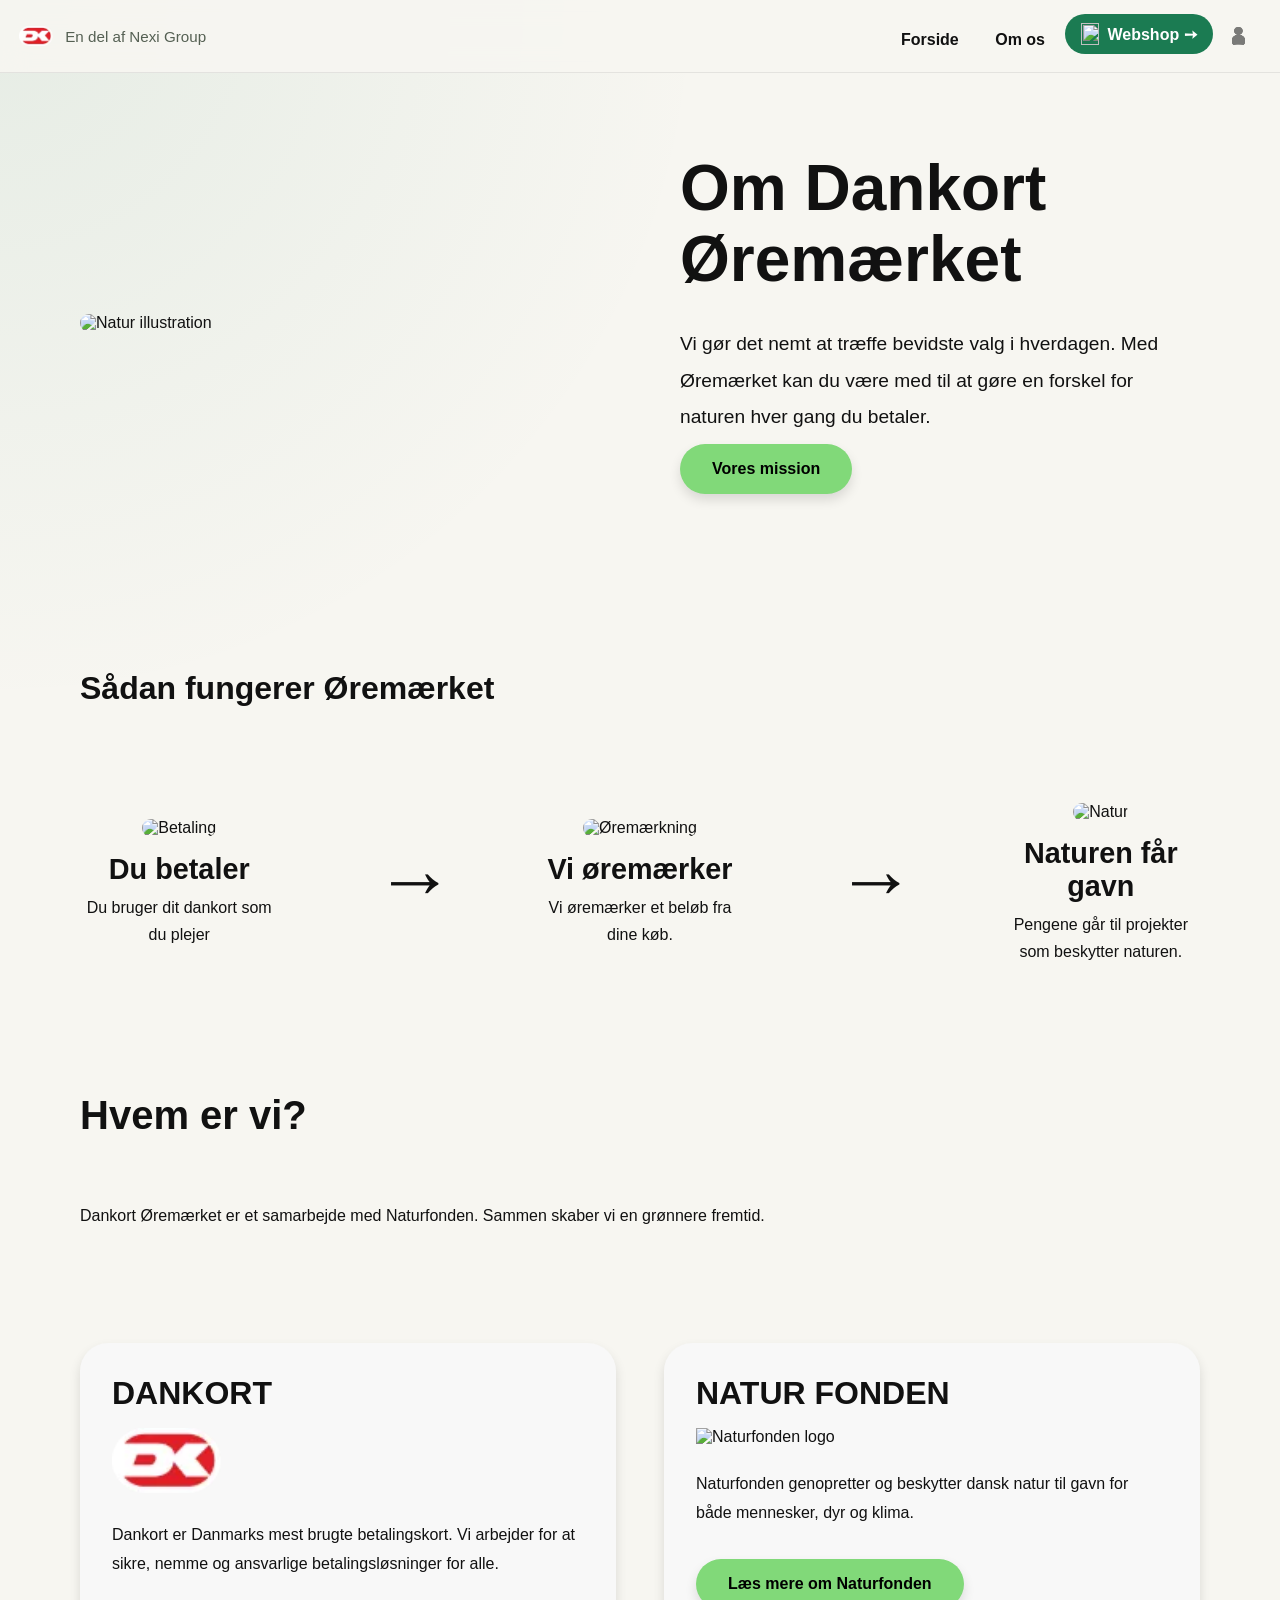
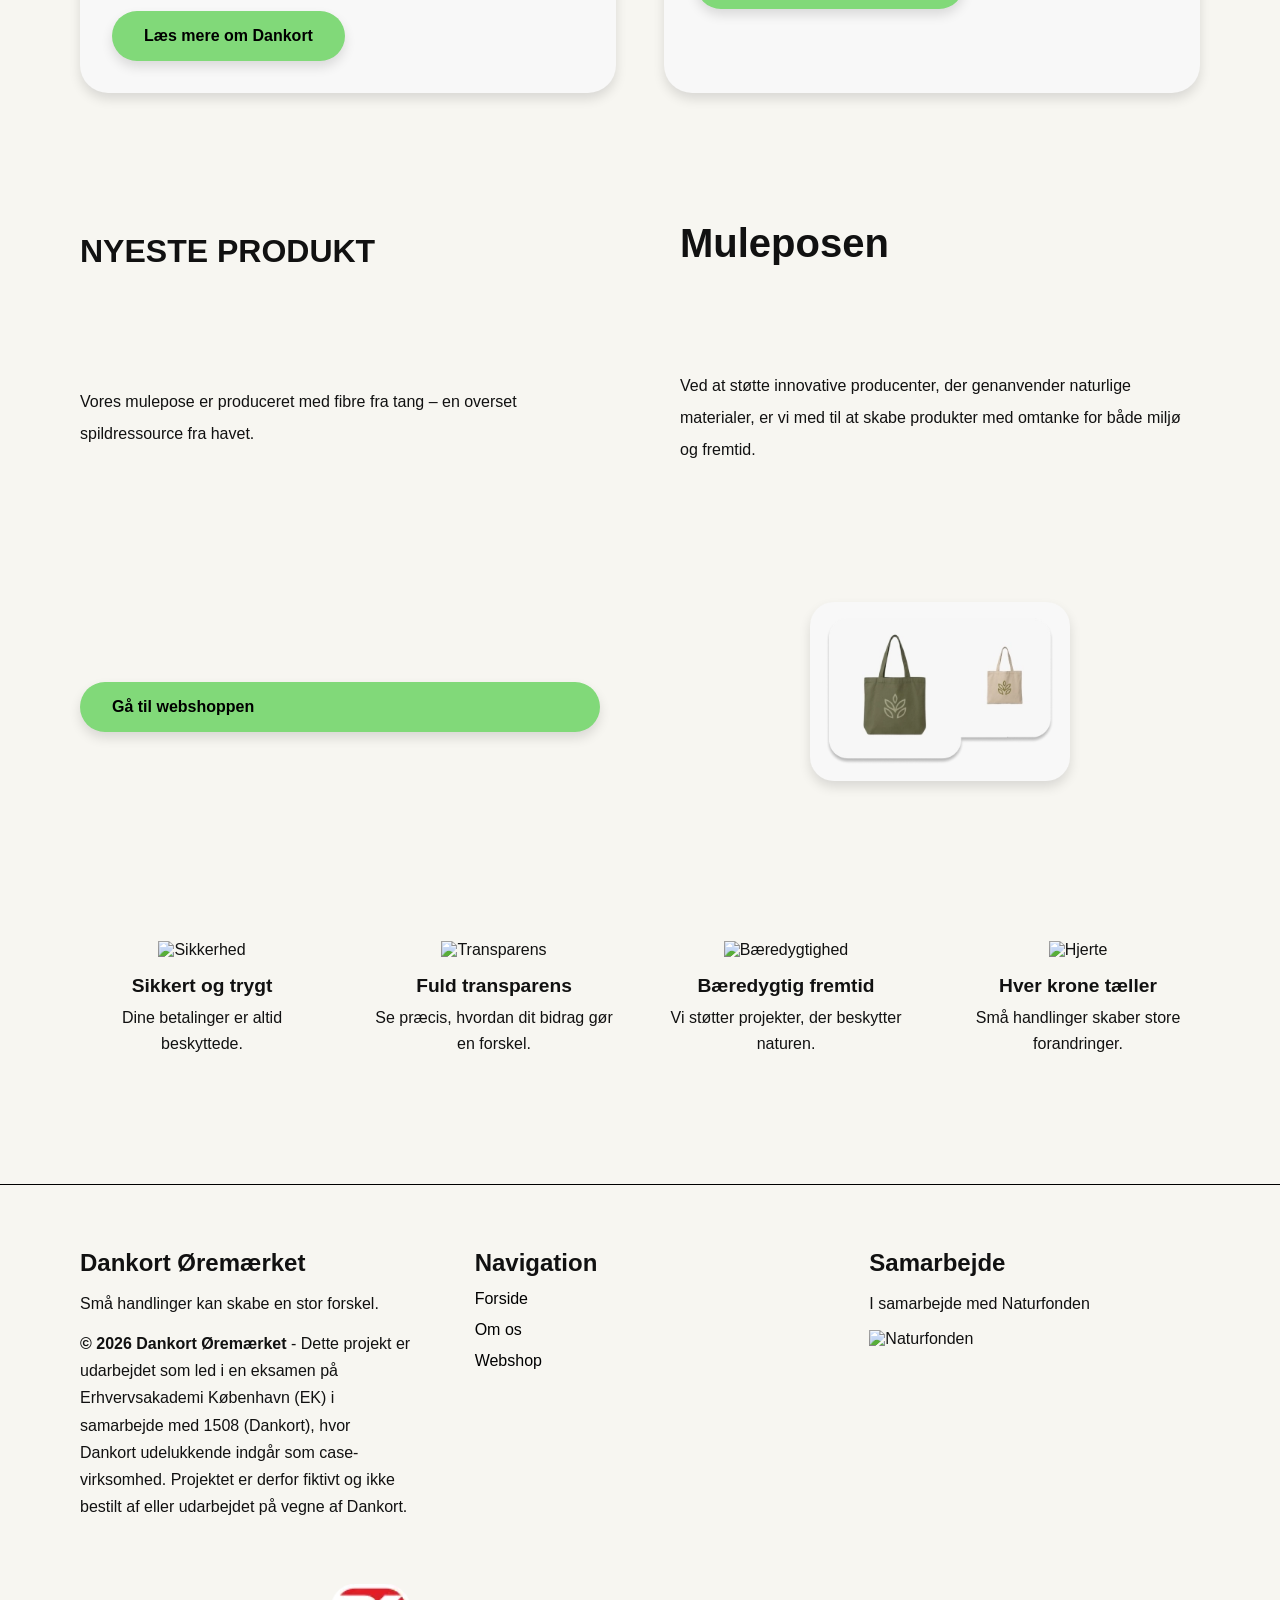
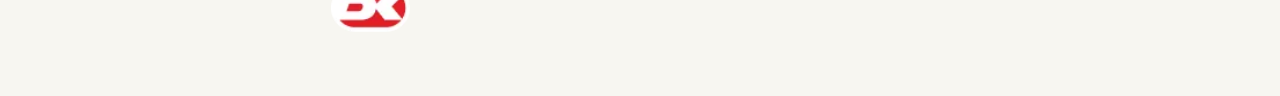
==== commit c68b2579: "Refactor footer HTML structure and formatting" ====
--- a/about.html
+++ b/about.html
@@ -3,11 +3,11 @@
   <head>
     <meta charset="UTF-8" />
     <meta name="viewport" content="width=device-width, initial-scale=1.0" />
-
+    <meta name="robots" content="noindex, nofollow">
     <!-- CSS -->
     <link rel="stylesheet" href="css/general.css" />
     <link rel="stylesheet" href="css/about.css" />
-
+    <link rel="stylesheet" href="css/custom.css" />
     <!-- Javascript -->
     <script src="js/popup.js" defer></script>
     <script src="js/nav.js" defer></script>
@@ -173,7 +173,7 @@
           <p>
             Vi gør det nemt at træffe bevidste valg i hverdagen.
             Med Øremærket kan du være med til at gøre en forskel
-            for naturen – hver gang du betaler.
+            for naturen hver gang du betaler.
           </p>
 
           <a href="#" class="cta-btn">
@@ -416,7 +416,7 @@
 
     </main>
 
-    <!-- FOOTER -->
+<!-- FOOTER -->
 
     <footer class="footer">
 
@@ -429,36 +429,40 @@
         </p>
 
         <p class="copyright">
-          © 2026 Dankort Øremærket – Eksamensprojekt i samarbejde med 1508
+         <strong>  © 2026 Dankort Øremærket </strong> - Dette projekt er udarbejdet som led i en eksamen på Erhvervsakademi København (EK) i samarbejde med 1508 (Dankort), hvor Dankort udelukkende indgår som case-virksomhed. Projektet er derfor fiktivt og ikke bestilt af eller udarbejdet på vegne af Dankort.
         </p>
 
       </div>
 
       <div class="footer-column">
 
+        <h3>Navigation</h3>
+
+        <a href="index.html">Forside</a>
+
+        <a href="about.html">Om os</a>
+
+        <a href="shop.html">Webshop</a>
+
+      </div>
+
+      <div class="footer-column">
+
         <h3>Samarbejde</h3>
 
-        <p>
-          I samarbejde med Naturfonden
-        </p>
-
-        <img
-          src="imgs/Naturfonde-logo.svg"
-          alt="Naturfonden"
-        >
+        <p>I samarbejde med Naturfonden</p>
+
+        <img src="imgs/Naturfonde-logo.svg" alt="Naturfonden">
 
       </div>
 
       <div class="footer-logo">
 
-        <img
-          src="imgs/logo.webp"
-          alt="Dankort logo"
-        >
+        <img src="imgs/logo.webp" alt="Dankort">
 
       </div>
 
     </footer>
 
   </body>
-</html>+</html>
--- a/css/general.css
+++ b/css/general.css
@@ -306,6 +306,44 @@
     font-size:40px;
     cursor:pointer;
 }
+/* ---------- FOOTER ---------- */
+
+.footer {
+  display: flex;
+  flex-direction: column;
+
+  gap: 2rem;
+
+  padding: 3rem 1.5rem;
+
+  border-top: 1px solid #000;
+}
+
+.footer-column {
+  display: flex;
+  flex-direction: column;
+
+  gap: 0.8rem;
+}
+
+.footer-column a {
+  color: #000;
+
+  text-decoration: none;
+}
+
+.footer-column img {
+  width: 130px;
+}
+
+.footer-logo {
+  display: flex;
+  justify-content: flex-end;
+}
+
+.footer-logo img {
+  width: 70px;
+}
 
 /*****MEDIA Q.....*****/
 
@@ -381,8 +419,7 @@
 
 .login-box {
   width: 50%;
-  height: 40%;
-  
+  height: 75%;
 }
 }
 
--- a/css/about.css
+++ b/css/about.css
@@ -26,7 +26,7 @@
   font-size: 1.2rem;
   line-height: 1.9;
 
-  margin-bottom: 2rem;
+  margin-bottom: 0.5rem;
 }
 
 /* ---------- CTA BUTTON ---------- */
@@ -266,4 +266,254 @@
 
 .footer-logo img {
   width: 80px;
-}+}
+button {
+  transition:
+    transform 0.3s ease,
+    background-color 0.3s ease,
+    box-shadow 0.3s ease;
+
+  cursor: pointer;
+}
+
+button:hover {
+  transform: translateY(-3px);
+
+  background-color: var(--prime-lime);
+
+  box-shadow: 0 10px 20px rgba(74, 169, 77, 0.15);
+}
+
+/* ---------- ALLE KNAPPER GRØNNE ---------- */
+
+.cta-btn,
+.company-card .cta-btn,
+.webshop-preview .cta-btn,
+button {
+  background-color: var(--prime-lime);
+
+  color: #000;
+
+  border: none;
+
+  box-shadow: 0 6px 12px rgba(0,0,0,0.12);
+}
+
+/* hover */
+
+.cta-btn:hover,
+button:hover {
+  background-color: #8BE36F;
+
+  transform: translateY(-3px);
+}
+
+
+/* ================================================= */
+/* DESKTOP VERSION - ABOUT US */
+/* ================================================= */
+
+@media (min-width: 1024px) {
+
+  /* ---------- HERO ---------- */
+
+  .about-hero {
+    display: grid;
+
+    grid-template-columns: 1fr 1fr;
+
+    align-items: center;
+
+    gap: 5rem;
+
+    padding: 5rem;
+
+    max-width: 2000px;
+
+    margin: 0 auto 6rem;
+  }
+
+  .about-hero img {
+    width: auto;
+
+    border-radius: 24px;
+  }
+
+  .about-text {
+    padding: 0;
+  }
+
+  .about-text h1 {
+    font-size: 4rem;
+
+    margin-bottom: 2rem;
+  }
+
+  .about-text p {
+    max-width: 600px;
+  }
+
+  /* ---------- HOW IT WORKS ---------- */
+
+  .steps-section {
+    max-width: 1400px;
+
+    margin: 0 auto 8rem;
+
+    padding: 0 5rem;
+  }
+
+  .steps-section h2 {
+    text-align: left;
+
+    margin-bottom: 4rem;
+  }
+
+  .steps-section {
+    display: grid;
+
+    grid-template-columns: repeat(5, 1fr);
+
+    align-items: center;
+
+    gap: 2rem;
+  }
+
+  .steps-section h2 {
+    grid-column: 1 / -1;
+  }
+
+  .step-card {
+    text-align: center;
+  }
+
+  .step-card img {
+    width: 100%;
+
+    max-width: 300px;
+  }
+
+  .arrow {
+    font-size: 5rem;
+
+    margin: 0;
+
+    display: flex;
+    justify-content: center;
+    align-items: center;
+    transform: rotate(-90deg);
+  }
+
+  /* ---------- TRANSPARENCY / COMPANY ---------- */
+
+  .about-company {
+    max-width: 1400px;
+
+    margin: 0 auto 8rem;
+
+    padding: 0 5rem;
+  }
+
+  .about-company h2 {
+    margin-bottom: 1rem;
+  }
+
+  .about-company > p {
+    max-width: 700px;
+
+    margin-bottom: 4rem;
+  }
+
+  .about-company {
+    display: grid;
+
+    grid-template-columns: 1fr 1fr;
+
+    gap: 3rem;
+  }
+
+  .about-company h2,
+  .about-company > p {
+    grid-column: 1 / -1;
+  }
+
+  .company-card {
+    margin-bottom: 0;
+
+    height: 100%;
+  }
+
+  /* ---------- MERCHANDISE ---------- */
+
+  .webshop-preview {
+    max-width: 1400px;
+
+    margin: 0 auto 8rem;
+
+    padding: 0 5rem;
+
+    display: grid;
+
+    grid-template-columns: 1fr 1fr;
+
+    align-items: center;
+
+    gap: 5rem;
+  }
+
+  .product-images {
+    order: 1;
+
+    justify-content: center;
+  }
+
+  .product-images img {
+    max-width: 280px;
+  }
+
+  .webshop-preview .cta-btn {
+    margin-top: 2rem;
+  }
+
+  /* ---------- VALUES ---------- */
+
+  .values-section {
+    max-width: 1400px;
+
+    margin: 0 auto 8rem;
+
+    padding: 0 5rem;
+
+    display: grid;
+
+    grid-template-columns: repeat(4, 1fr);
+
+    gap: 3rem;
+  }
+
+  .value-item {
+    text-align: center;
+  }
+
+  /* ---------- FOOTER ---------- */
+
+  .footer {
+    display: grid;
+
+    grid-template-columns: 1fr 1fr 1fr;
+
+    align-items: start;
+
+    gap: 4rem;
+
+    padding: 4rem 5rem;
+  }
+
+  .footer-logo {
+    justify-content: flex-end;
+
+    align-items: flex-end;
+  }
+
+}
+
--- a/css/custom.css
+++ b/css/custom.css
@@ -0,0 +1,43 @@
+/*Fonts*/
+@font-face {
+  font-family: "raleway";
+  src: url(../fonts/Raleway-Black.ttf);
+}
+
+@font-face {
+  font-family: "raleway_bold";
+  src: url(../fonts/Raleway-Bold.ttf);
+}
+
+@font-face {
+  font-family: "raleway_light";
+  src: url(../fonts/Raleway-Light.ttf);
+}
+:root {
+  /* colors */
+  --prime-red: #E21E27;
+  --prime-grey: #D9D9D9;
+  --prime-white: #FFF;
+  --prime-black: #1E1E1E;
+  --prime-sunflower: #FFD998;
+  --secondary-sunflower: #FFE8B6;
+  --prime-lime: #81D979;
+  --secondary-lime: #A1EEAC;
+  --prime-blue: #3BB7EA;
+  --secondary-blue: #90D9F8;
+
+
+  /* font sizes */
+  /*--h1-size: 48px;
+  --p-size: 18px;
+  --nav-li-size: 20px;
+  --cta-font-size: 128px;*/
+
+  /* borders */
+  /*--cta-borders: 1px;*/
+
+  /* fonts */
+  --h1-font: "raleway";
+  --h2-font: "raleway_bold";
+  --p-font: "raleway_light";
+}
